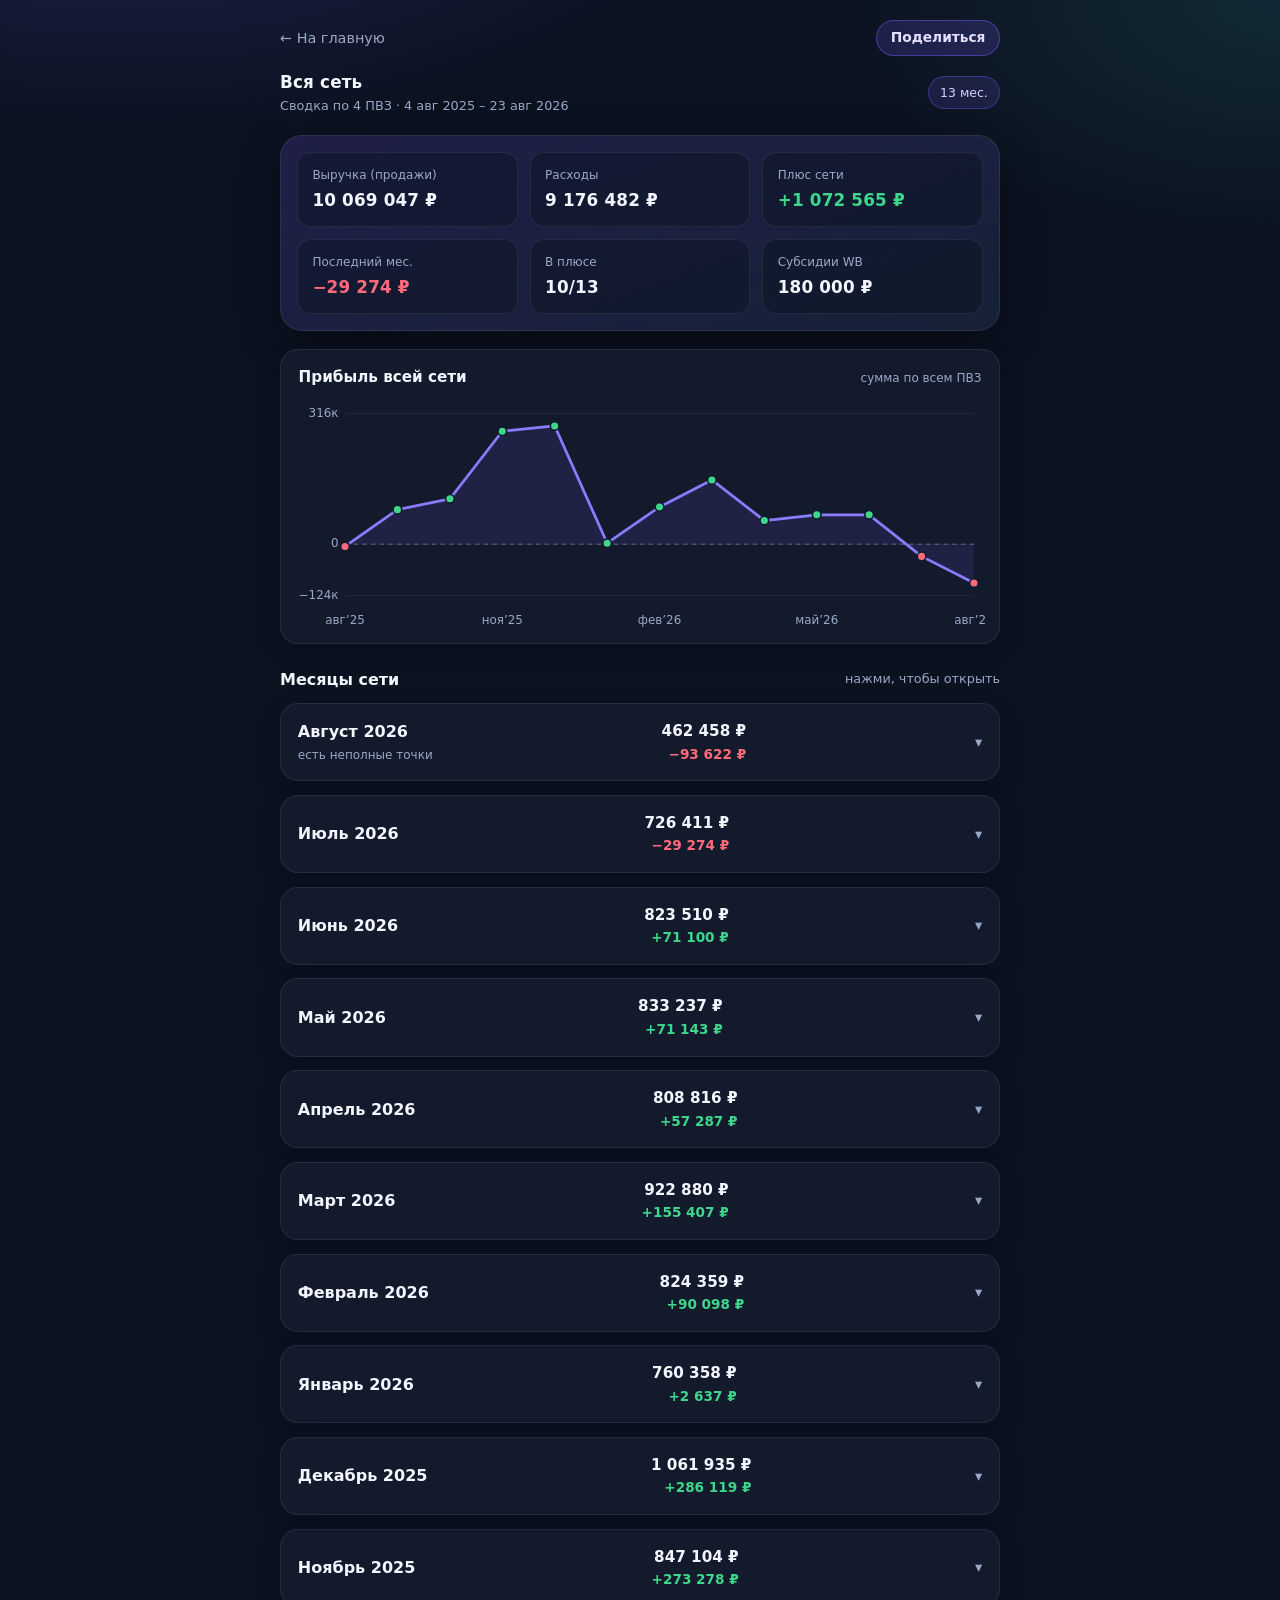
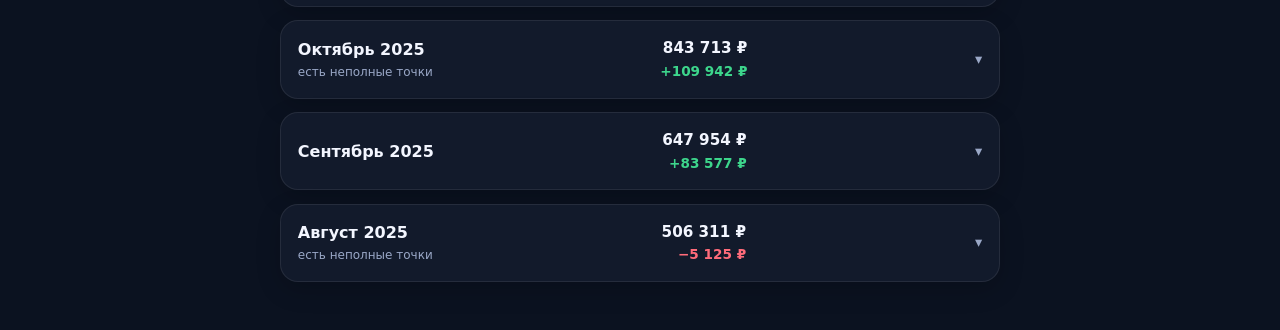
==== network.html @ 53e24c6c "Add network-wide chart on home and network detail page" ====
<!DOCTYPE html>
<html lang="ru">
<head>
  <meta charset="UTF-8" />
  <meta name="viewport" content="width=device-width, initial-scale=1" />
  <title>Вся сеть — отчёт ПВЗ</title>
  <link rel="stylesheet" href="styles.css" />
</head>
<body>
  <div class="wrap" id="app"><p style="color:#9aa8c7">Загрузка…</p></div>
  <script src="data.js"></script>
  <script src="report.js"></script>
  <script>renderNetwork();</script>
</body>
</html>
---- styles.css ----
:root {
  --bg: #0b1220;
  --bg-card: #121a2b;
  --bg-soft: #18233a;
  --border: rgba(255, 255, 255, 0.08);
  --text: #f3f6ff;
  --muted: #9aa8c7;
  --accent: #7c5cff;
  --accent-2: #3dd6c6;
  --plus: #3dd68c;
  --minus: #ff6b7a;
  --warn: #ffc857;
  --shadow: 0 12px 40px rgba(0, 0, 0, 0.35);
  --radius: 18px;
  --max: 720px;
  font-family: "Segoe UI", system-ui, -apple-system, sans-serif;
}

* {
  box-sizing: border-box;
}

html {
  scroll-behavior: smooth;
}

body {
  margin: 0;
  min-height: 100vh;
  color: var(--text);
  background:
    radial-gradient(1200px 600px at 10% -10%, rgba(124, 92, 255, 0.25), transparent 55%),
    radial-gradient(900px 500px at 100% 0%, rgba(61, 214, 198, 0.12), transparent 50%),
    var(--bg);
  line-height: 1.45;
}

a {
  color: inherit;
  text-decoration: none;
}

.wrap {
  width: min(100% - 2rem, var(--max));
  margin: 0 auto;
  padding: 1.25rem 0 3rem;
}

.topbar {
  display: flex;
  align-items: center;
  justify-content: space-between;
  gap: 1rem;
  margin-bottom: 1.25rem;
}

.brand {
  display: flex;
  flex-direction: column;
  gap: 0.15rem;
}

.brand small {
  color: var(--muted);
  font-size: 0.8rem;
}

.brand strong {
  font-size: 1.05rem;
  letter-spacing: 0.01em;
}

.badge {
  display: inline-flex;
  align-items: center;
  gap: 0.35rem;
  padding: 0.4rem 0.7rem;
  border-radius: 999px;
  background: rgba(124, 92, 255, 0.15);
  border: 1px solid rgba(124, 92, 255, 0.35);
  color: #d7ceff;
  font-size: 0.78rem;
  white-space: nowrap;
}

.hero {
  background: linear-gradient(160deg, rgba(124, 92, 255, 0.18), rgba(24, 35, 58, 0.9));
  border: 1px solid var(--border);
  border-radius: calc(var(--radius) + 4px);
  padding: 1.25rem 1.2rem 1.35rem;
  box-shadow: var(--shadow);
  margin-bottom: 1.1rem;
}

.hero h1 {
  margin: 0 0 0.35rem;
  font-size: clamp(1.35rem, 4vw, 1.75rem);
  line-height: 1.2;
}

.hero p {
  margin: 0;
  color: var(--muted);
  font-size: 0.95rem;
}

.kpi-grid {
  display: grid;
  grid-template-columns: repeat(2, minmax(0, 1fr));
  gap: 0.75rem;
  margin-top: 1rem;
}

.point-link .meta small + small {
  margin-top: 0.15rem;
}

.point-link .month-preview {
  display: block;
  margin-top: 0.35rem;
  color: #b7c3de;
  font-size: 0.72rem;
  line-height: 1.35;
  max-width: 100%;
}

.week-block-title {
  margin: 0.75rem 0 0.35rem;
  padding: 0 0.15rem;
  color: var(--muted);
  font-size: 0.75rem;
  font-weight: 600;
  text-transform: uppercase;
  letter-spacing: 0.04em;
}

.hero.compact {
  padding: 1rem;
}

.hero.compact .kpi-grid {
  margin-top: 0;
}

/* Свёрнутый месяц */
details.month-card {
  padding: 0;
  overflow: hidden;
}

details.month-card > summary {
  list-style: none;
  cursor: pointer;
  padding: 1rem 1.05rem;
  display: flex;
  align-items: center;
  justify-content: space-between;
  gap: 0.75rem;
  user-select: none;
}

details.month-card > summary::-webkit-details-marker {
  display: none;
}

details.month-card > summary::after {
  content: "▾";
  color: var(--muted);
  font-size: 0.9rem;
  flex-shrink: 0;
  transition: transform 0.15s ease;
}

details.month-card[open] > summary::after {
  transform: rotate(180deg);
}

.month-summary-main {
  display: flex;
  flex-direction: column;
  gap: 0.2rem;
  min-width: 0;
}

.month-summary-main strong {
  font-size: 1rem;
}

.tag {
  color: var(--muted);
  font-size: 0.75rem;
}

.month-summary-nums {
  display: flex;
  flex-direction: column;
  align-items: flex-end;
  gap: 0.15rem;
  flex-shrink: 0;
}

.ms-rev {
  font-weight: 650;
  font-variant-numeric: tabular-nums;
  font-size: 0.95rem;
}

.ms-net {
  font-weight: 700;
  font-variant-numeric: tabular-nums;
  font-size: 0.85rem;
}

.ms-net.plus { color: var(--plus); }
.ms-net.minus { color: var(--minus); }

.month-body {
  padding: 0 1rem 1rem;
  border-top: 1px solid var(--border);
  padding-top: 0.85rem;
}

.month-card .row .name {
  max-width: 70%;
  font-size: 0.84rem;
  line-height: 1.3;
}

.month-card .row .amount {
  font-size: 0.88rem;
  white-space: nowrap;
}

.kpi {
  background: rgba(11, 18, 32, 0.45);
  border: 1px solid var(--border);
  border-radius: 14px;
  padding: 0.85rem 0.9rem;
}

.kpi .label {
  display: block;
  color: var(--muted);
  font-size: 0.75rem;
  margin-bottom: 0.25rem;
}

.kpi .value {
  font-size: 1.05rem;
  font-weight: 700;
  letter-spacing: 0.01em;
}

.kpi .value.plus { color: var(--plus); }
.kpi .value.minus { color: var(--minus); }

.section-title {
  display: flex;
  align-items: center;
  justify-content: space-between;
  gap: 0.75rem;
  margin: 1.5rem 0 0.75rem;
}

.section-title h2 {
  margin: 0;
  font-size: 1rem;
  font-weight: 650;
}

.section-title span {
  color: var(--muted);
  font-size: 0.8rem;
}

.cards {
  display: grid;
  gap: 0.85rem;
}

.card {
  background: var(--bg-card);
  border: 1px solid var(--border);
  border-radius: var(--radius);
  padding: 1rem 1rem 0.9rem;
  box-shadow: 0 8px 24px rgba(0, 0, 0, 0.18);
}

.card-head {
  display: flex;
  align-items: flex-start;
  justify-content: space-between;
  gap: 0.75rem;
  margin-bottom: 0.85rem;
}

.card-head h3 {
  margin: 0;
  font-size: 1rem;
}

.card-head .week-range {
  display: block;
  margin-top: 0.2rem;
  color: var(--muted);
  font-size: 0.8rem;
  font-weight: 400;
}

.profit-pill {
  flex-shrink: 0;
  padding: 0.4rem 0.65rem;
  border-radius: 999px;
  font-size: 0.82rem;
  font-weight: 700;
  border: 1px solid transparent;
}

.profit-pill.plus {
  color: #b8ffd7;
  background: rgba(61, 214, 140, 0.12);
  border-color: rgba(61, 214, 140, 0.35);
}

.profit-pill.minus {
  color: #ffc3c9;
  background: rgba(255, 107, 122, 0.12);
  border-color: rgba(255, 107, 122, 0.35);
}

.rows {
  display: grid;
  gap: 0.45rem;
}

.row {
  display: flex;
  align-items: center;
  justify-content: space-between;
  gap: 0.75rem;
  padding: 0.55rem 0.65rem;
  border-radius: 12px;
  background: var(--bg-soft);
}

.row .name {
  color: var(--muted);
  font-size: 0.86rem;
}

.row .amount {
  font-weight: 650;
  font-variant-numeric: tabular-nums;
  font-size: 0.92rem;
}

.row.revenue .amount { color: #c8bfff; }
.row.cost .amount { color: #ffd0a8; }
.row.net {
  margin-top: 0.25rem;
  background: rgba(61, 214, 140, 0.08);
  border: 1px solid rgba(61, 214, 140, 0.18);
}
.row.net.negative {
  background: rgba(255, 107, 122, 0.08);
  border-color: rgba(255, 107, 122, 0.18);
}
.row.net .name {
  color: var(--text);
  font-weight: 600;
}
.row.net .amount.plus { color: var(--plus); }
.row.net .amount.minus { color: var(--minus); }

.point-list {
  display: grid;
  gap: 0.85rem;
}

.point-link {
  display: flex;
  align-items: center;
  justify-content: space-between;
  gap: 1rem;
  padding: 1.05rem 1.1rem;
  border-radius: var(--radius);
  background: var(--bg-card);
  border: 1px solid var(--border);
  box-shadow: 0 8px 24px rgba(0, 0, 0, 0.18);
  transition: transform 0.15s ease, border-color 0.15s ease;
}

.point-link:hover,
.point-link:focus-visible {
  transform: translateY(-1px);
  border-color: rgba(124, 92, 255, 0.45);
  outline: none;
}

.point-link .meta small {
  display: block;
  color: var(--muted);
  margin-top: 0.2rem;
}

.point-stats {
  display: grid;
  gap: 0.28rem;
  margin-top: 0.45rem;
}

.point-stats span {
  color: var(--muted);
  font-size: 0.8rem;
  line-height: 1.3;
}

.point-stats b {
  font-weight: 700;
  color: var(--text);
}

.point-stats b.plus { color: var(--plus); }
.point-stats b.minus { color: var(--minus); }

/* График прибыли */
.chart-wrap {
  display: block;
  margin: 0.25rem 0 0.5rem;
  padding: 1rem 0.75rem 0.5rem;
  background: var(--bg-card);
  border: 1px solid var(--border);
  border-radius: var(--radius);
  box-shadow: 0 8px 24px rgba(0, 0, 0, 0.18);
  color: inherit;
  text-decoration: none;
}

a.chart-link {
  transition: transform 0.15s ease, border-color 0.15s ease;
  cursor: pointer;
}

a.chart-link:hover,
a.chart-link:focus-visible {
  transform: translateY(-1px);
  border-color: rgba(124, 92, 255, 0.5);
  outline: none;
}

.chart-cta {
  display: block;
  text-align: center;
  padding: 0.35rem 0 0.15rem;
  color: var(--accent-2);
  font-size: 0.82rem;
  font-weight: 600;
}

.point-inline {
  color: #c8bfff !important;
  text-decoration: underline;
  text-underline-offset: 2px;
}

.chart-head {
  display: flex;
  align-items: baseline;
  justify-content: space-between;
  gap: 0.75rem;
  padding: 0 0.35rem 0.55rem;
}

.chart-head strong {
  font-size: 0.95rem;
}

.chart-head span {
  color: var(--muted);
  font-size: 0.75rem;
  text-align: right;
}

.profit-chart {
  width: 100%;
  height: auto;
  display: block;
}

.chart-grid {
  stroke: rgba(255, 255, 255, 0.06);
  stroke-width: 1;
}

.chart-zero {
  stroke: rgba(255, 255, 255, 0.22);
  stroke-width: 1.25;
  stroke-dasharray: 4 4;
}

.chart-line {
  stroke: #8b7cff;
  stroke-width: 2.5;
  stroke-linejoin: round;
  stroke-linecap: round;
}

.chart-area {
  fill: url(#none);
  fill: rgba(124, 92, 255, 0.12);
}

.dot-plus {
  fill: var(--plus);
  stroke: var(--bg-card);
  stroke-width: 1.5;
}

.dot-minus {
  fill: var(--minus);
  stroke: var(--bg-card);
  stroke-width: 1.5;
}

.chart-axis {
  fill: var(--muted);
  font-size: 11px;
  font-family: "Segoe UI", system-ui, sans-serif;
}

.chart-empty {
  color: var(--muted);
  text-align: center;
  padding: 1.5rem;
  font-size: 0.9rem;
}

.point-link .arrow {
  color: var(--accent-2);
  font-size: 1.25rem;
}

.page-actions {
  display: flex;
  align-items: center;
  justify-content: space-between;
  gap: 0.75rem;
  margin-bottom: 0.85rem;
  min-height: 2rem;
}

.back {
  display: inline-flex;
  align-items: center;
  gap: 0.4rem;
  color: var(--muted);
  font-size: 0.9rem;
}

.back:hover { color: var(--text); }

.share-btn {
  appearance: none;
  border: 1px solid rgba(124, 92, 255, 0.45);
  background: rgba(124, 92, 255, 0.18);
  color: #e4deff;
  font: inherit;
  font-size: 0.86rem;
  font-weight: 600;
  padding: 0.45rem 0.85rem;
  border-radius: 999px;
  cursor: pointer;
  white-space: nowrap;
  margin-left: auto;
}

.share-btn:hover {
  background: rgba(124, 92, 255, 0.28);
}

.share-btn.copied {
  border-color: rgba(61, 214, 140, 0.45);
  background: rgba(61, 214, 140, 0.15);
  color: #b8ffd7;
}

.share-hint {
  color: var(--muted);
  font-size: 0.8rem;
}

body.share-only .back {
  display: none;
}

.note {
  margin-top: 1.25rem;
  padding: 0.9rem 1rem;
  border-radius: 14px;
  background: rgba(255, 200, 87, 0.08);
  border: 1px solid rgba(255, 200, 87, 0.22);
  color: #ffe4a8;
  font-size: 0.86rem;
}

.footer {
  margin-top: 1.75rem;
  color: var(--muted);
  font-size: 0.8rem;
  text-align: center;
}

@media (min-width: 640px) {
  .kpi-grid {
    grid-template-columns: repeat(3, minmax(0, 1fr));
  }
}
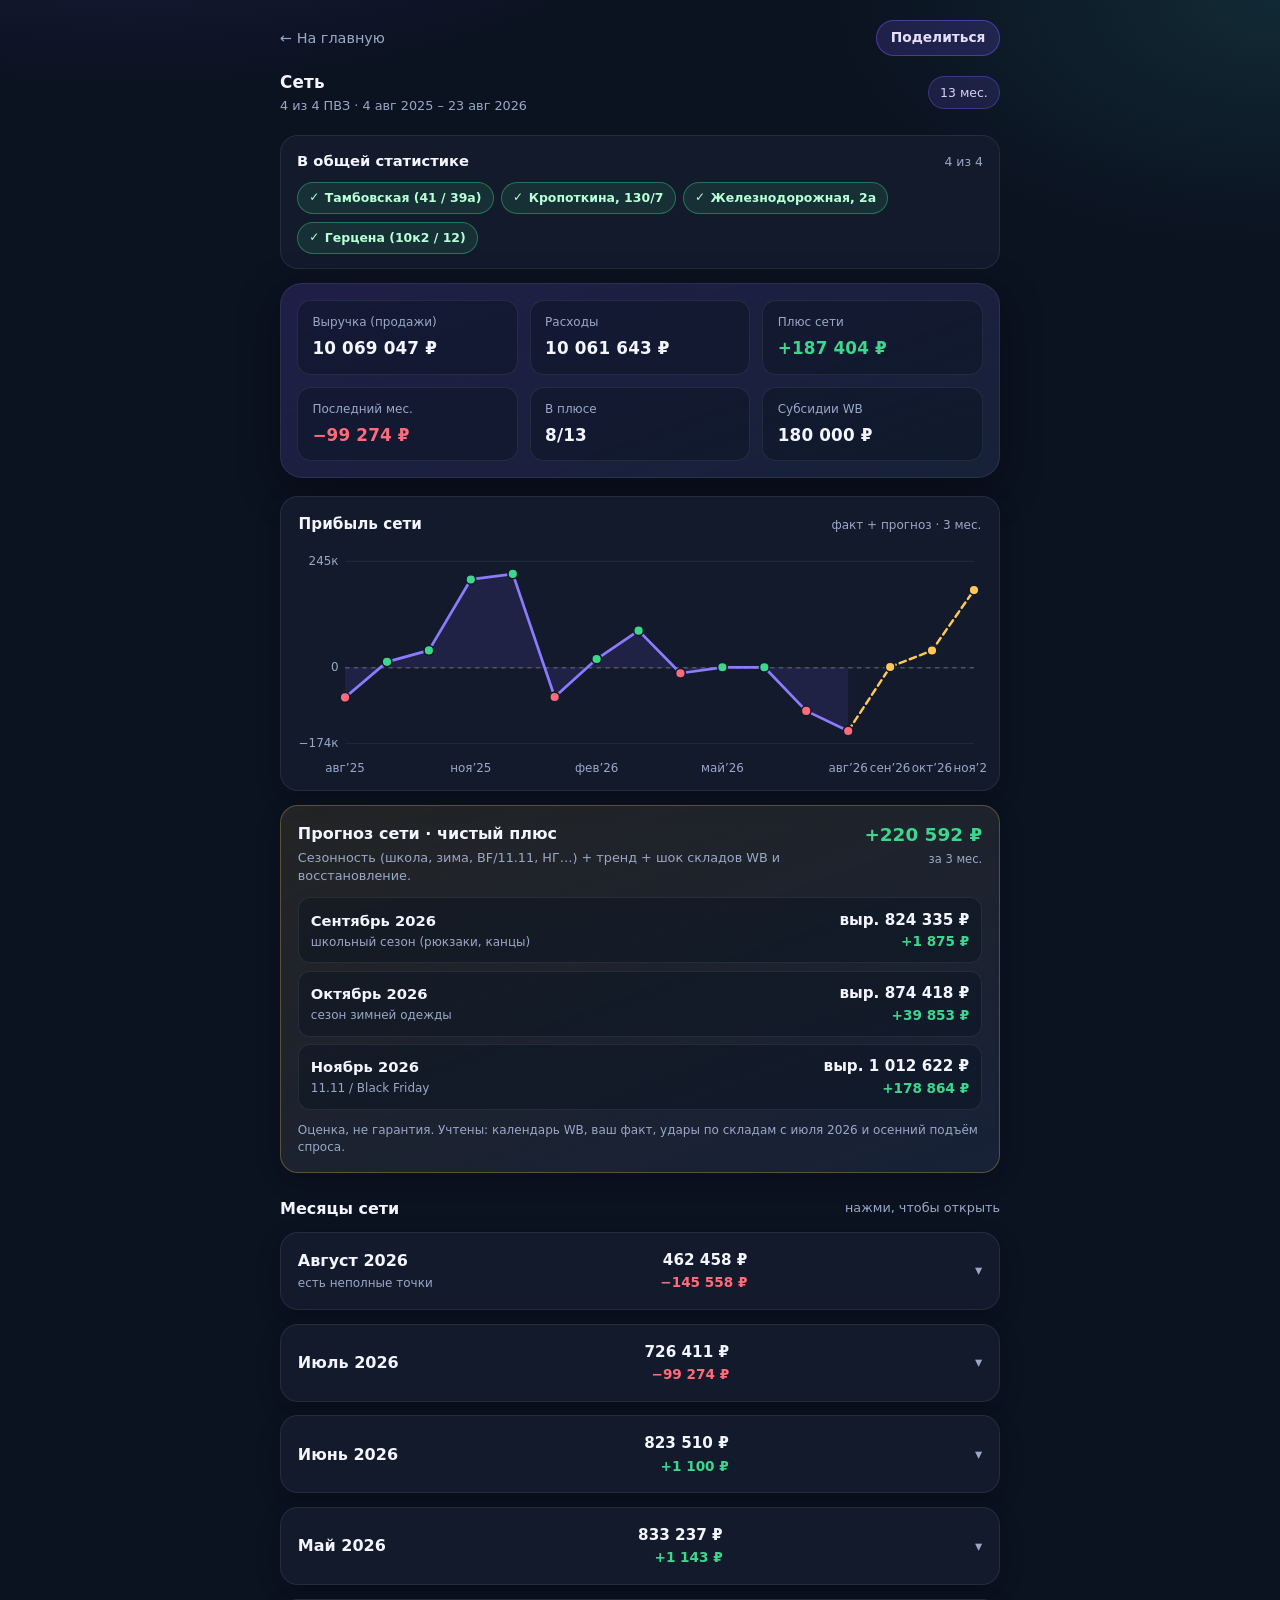
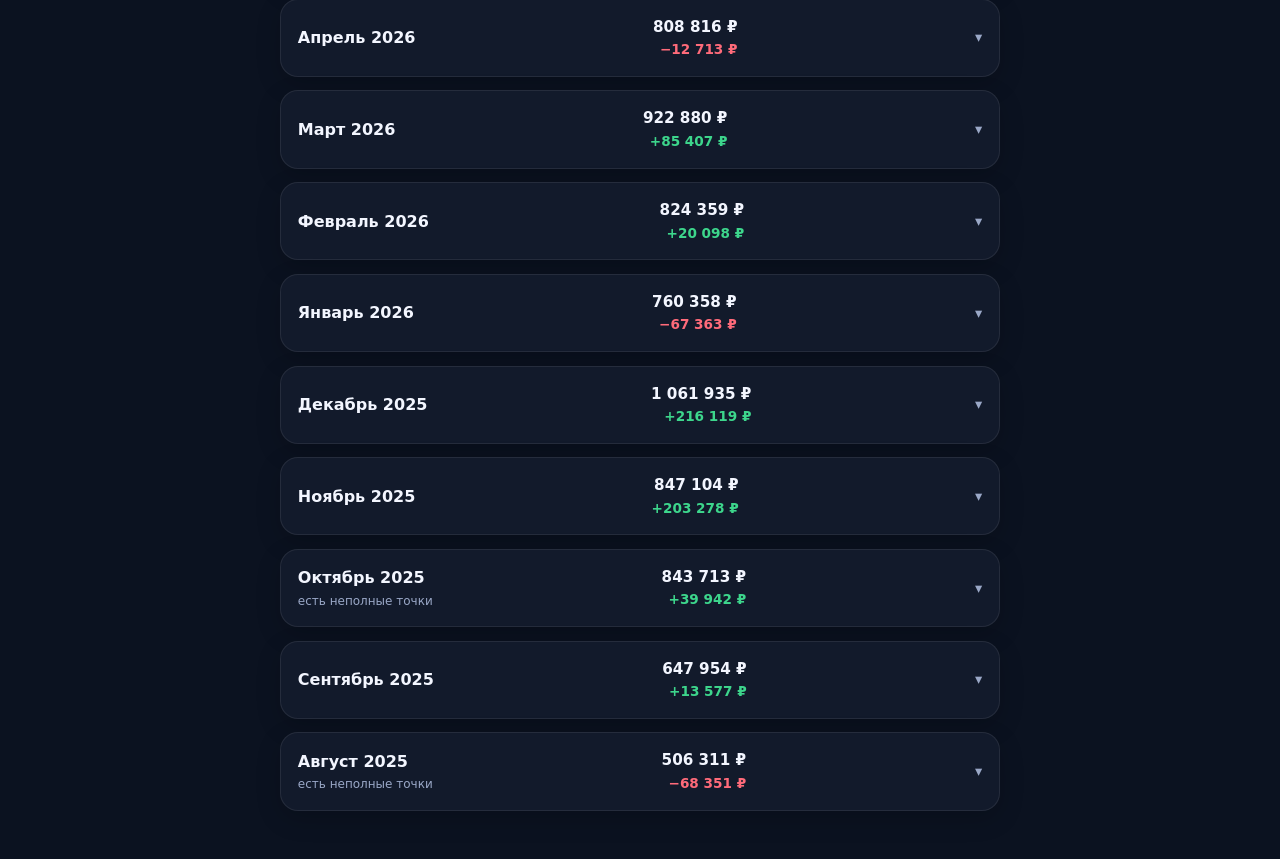
==== commit 7620a3af: "Add 3-month seasonal forecast with WB warehouse shock recovery" ====
--- a/network.html
+++ b/network.html
@@ -9,6 +9,7 @@
 <body>
   <div class="wrap" id="app"><p style="color:#9aa8c7">Загрузка…</p></div>
   <script src="data.js"></script>
+  <script src="forecast.js"></script>
   <script src="report.js"></script>
   <script>renderNetwork();</script>
 </body>
--- a/styles.css
+++ b/styles.css
@@ -377,6 +377,15 @@
   gap: 0.85rem;
 }
 
+.point-card {
+  display: grid;
+  gap: 0.45rem;
+}
+
+.point-card.excluded .point-link {
+  opacity: 0.55;
+}
+
 .point-link {
   display: flex;
   align-items: center;
@@ -388,6 +397,77 @@
   border: 1px solid var(--border);
   box-shadow: 0 8px 24px rgba(0, 0, 0, 0.18);
   transition: transform 0.15s ease, border-color 0.15s ease;
+}
+
+.filter-bar {
+  margin: 0 0 0.85rem;
+  padding: 0.85rem 1rem;
+  background: var(--bg-card);
+  border: 1px solid var(--border);
+  border-radius: var(--radius);
+}
+
+.filter-bar-head {
+  display: flex;
+  align-items: baseline;
+  justify-content: space-between;
+  gap: 0.75rem;
+  margin-bottom: 0.65rem;
+}
+
+.filter-bar-head strong {
+  font-size: 0.92rem;
+}
+
+.filter-bar-head span {
+  color: var(--muted);
+  font-size: 0.78rem;
+}
+
+.filter-chips {
+  display: flex;
+  flex-wrap: wrap;
+  gap: 0.45rem;
+}
+
+.filter-chip {
+  appearance: none;
+  border: 1px solid var(--border);
+  background: var(--bg-soft);
+  color: var(--muted);
+  font: inherit;
+  font-size: 0.78rem;
+  font-weight: 600;
+  padding: 0.4rem 0.7rem;
+  border-radius: 999px;
+  cursor: pointer;
+  display: inline-flex;
+  align-items: center;
+  gap: 0.35rem;
+}
+
+.filter-chip .chip-mark {
+  font-size: 0.75rem;
+}
+
+.filter-chip.on {
+  color: #b8ffd7;
+  background: rgba(61, 214, 140, 0.12);
+  border-color: rgba(61, 214, 140, 0.4);
+}
+
+.filter-chip.off {
+  color: #ffc3c9;
+  background: rgba(255, 107, 122, 0.1);
+  border-color: rgba(255, 107, 122, 0.35);
+  text-decoration: line-through;
+  text-decoration-color: rgba(255, 195, 201, 0.5);
+}
+
+.filter-chip.mini {
+  font-size: 0.72rem;
+  padding: 0.3rem 0.6rem;
+  width: fit-content;
 }
 
 .point-link:hover,
@@ -436,25 +516,67 @@
   text-decoration: none;
 }
 
-a.chart-link {
-  transition: transform 0.15s ease, border-color 0.15s ease;
-  cursor: pointer;
-}
-
-a.chart-link:hover,
-a.chart-link:focus-visible {
-  transform: translateY(-1px);
-  border-color: rgba(124, 92, 255, 0.5);
-  outline: none;
-}
-
 .chart-cta {
   display: block;
   text-align: center;
-  padding: 0.35rem 0 0.15rem;
+  padding: 0.45rem 0 0.2rem;
   color: var(--accent-2);
   font-size: 0.82rem;
   font-weight: 600;
+}
+
+.chart-cta:hover {
+  color: #7ff0e4;
+}
+
+.chart-value {
+  display: flex;
+  align-items: baseline;
+  justify-content: space-between;
+  gap: 0.75rem;
+  margin: 0 0.35rem 0.55rem;
+  padding: 0.55rem 0.75rem;
+  border-radius: 12px;
+  background: var(--bg-soft);
+  border: 1px solid var(--border);
+}
+
+.chart-value[hidden] {
+  display: none !important;
+}
+
+.chart-value .cv-month {
+  color: var(--muted);
+  font-size: 0.85rem;
+}
+
+.chart-value .cv-net {
+  font-weight: 750;
+  font-variant-numeric: tabular-nums;
+  font-size: 1.05rem;
+}
+
+.chart-value.plus .cv-net { color: var(--plus); }
+.chart-value.minus .cv-net { color: var(--minus); }
+
+.hit-area {
+  fill: transparent;
+  cursor: pointer;
+}
+
+.chart-hit {
+  outline: none;
+}
+
+.chart-hit.selected .chart-dot {
+  r: 7;
+  stroke: #fff;
+  stroke-width: 2;
+}
+
+.chart-hit:focus-visible .hit-area,
+.chart-hit:hover .hit-area {
+  fill: rgba(255, 255, 255, 0.08);
 }
 
 .point-inline {
@@ -520,6 +642,115 @@
   fill: var(--minus);
   stroke: var(--bg-card);
   stroke-width: 1.5;
+}
+
+.dot-forecast {
+  fill: #ffc857;
+  stroke: var(--bg-card);
+  stroke-width: 1.5;
+}
+
+.chart-line-forecast {
+  stroke: #ffc857;
+  stroke-width: 2.25;
+  stroke-dasharray: 6 4;
+  stroke-linejoin: round;
+  stroke-linecap: round;
+}
+
+.forecast-label {
+  fill: #ffc857;
+}
+
+.forecast-panel {
+  margin: 0.85rem 0 1rem;
+  padding: 1rem 1.05rem;
+  background: linear-gradient(160deg, rgba(255, 200, 87, 0.1), rgba(24, 35, 58, 0.9));
+  border: 1px solid rgba(255, 200, 87, 0.28);
+  border-radius: var(--radius);
+  box-shadow: 0 8px 24px rgba(0, 0, 0, 0.18);
+}
+
+.forecast-head {
+  display: flex;
+  align-items: flex-start;
+  justify-content: space-between;
+  gap: 1rem;
+  margin-bottom: 0.85rem;
+}
+
+.forecast-head strong {
+  display: block;
+  font-size: 1rem;
+  margin-bottom: 0.25rem;
+}
+
+.forecast-head p {
+  margin: 0;
+  color: var(--muted);
+  font-size: 0.8rem;
+  line-height: 1.35;
+}
+
+.forecast-sum {
+  flex-shrink: 0;
+  text-align: right;
+  font-weight: 750;
+  font-size: 1.15rem;
+  font-variant-numeric: tabular-nums;
+}
+
+.forecast-sum small {
+  display: block;
+  font-size: 0.72rem;
+  font-weight: 500;
+  color: var(--muted);
+  margin-top: 0.15rem;
+}
+
+.forecast-sum.plus { color: var(--plus); }
+.forecast-sum.minus { color: var(--minus); }
+
+.forecast-list {
+  display: grid;
+  gap: 0.45rem;
+}
+
+.forecast-row {
+  display: flex;
+  align-items: center;
+  justify-content: space-between;
+  gap: 0.75rem;
+  padding: 0.65rem 0.75rem;
+  border-radius: 12px;
+  background: rgba(11, 18, 32, 0.45);
+  border: 1px solid var(--border);
+}
+
+.forecast-row-main {
+  display: flex;
+  flex-direction: column;
+  gap: 0.15rem;
+  min-width: 0;
+}
+
+.forecast-row-main strong {
+  font-size: 0.92rem;
+}
+
+.forecast-row-nums {
+  display: flex;
+  flex-direction: column;
+  align-items: flex-end;
+  gap: 0.1rem;
+  flex-shrink: 0;
+}
+
+.forecast-note {
+  margin: 0.75rem 0 0;
+  color: var(--muted);
+  font-size: 0.75rem;
+  line-height: 1.4;
 }
 
 .chart-axis {
